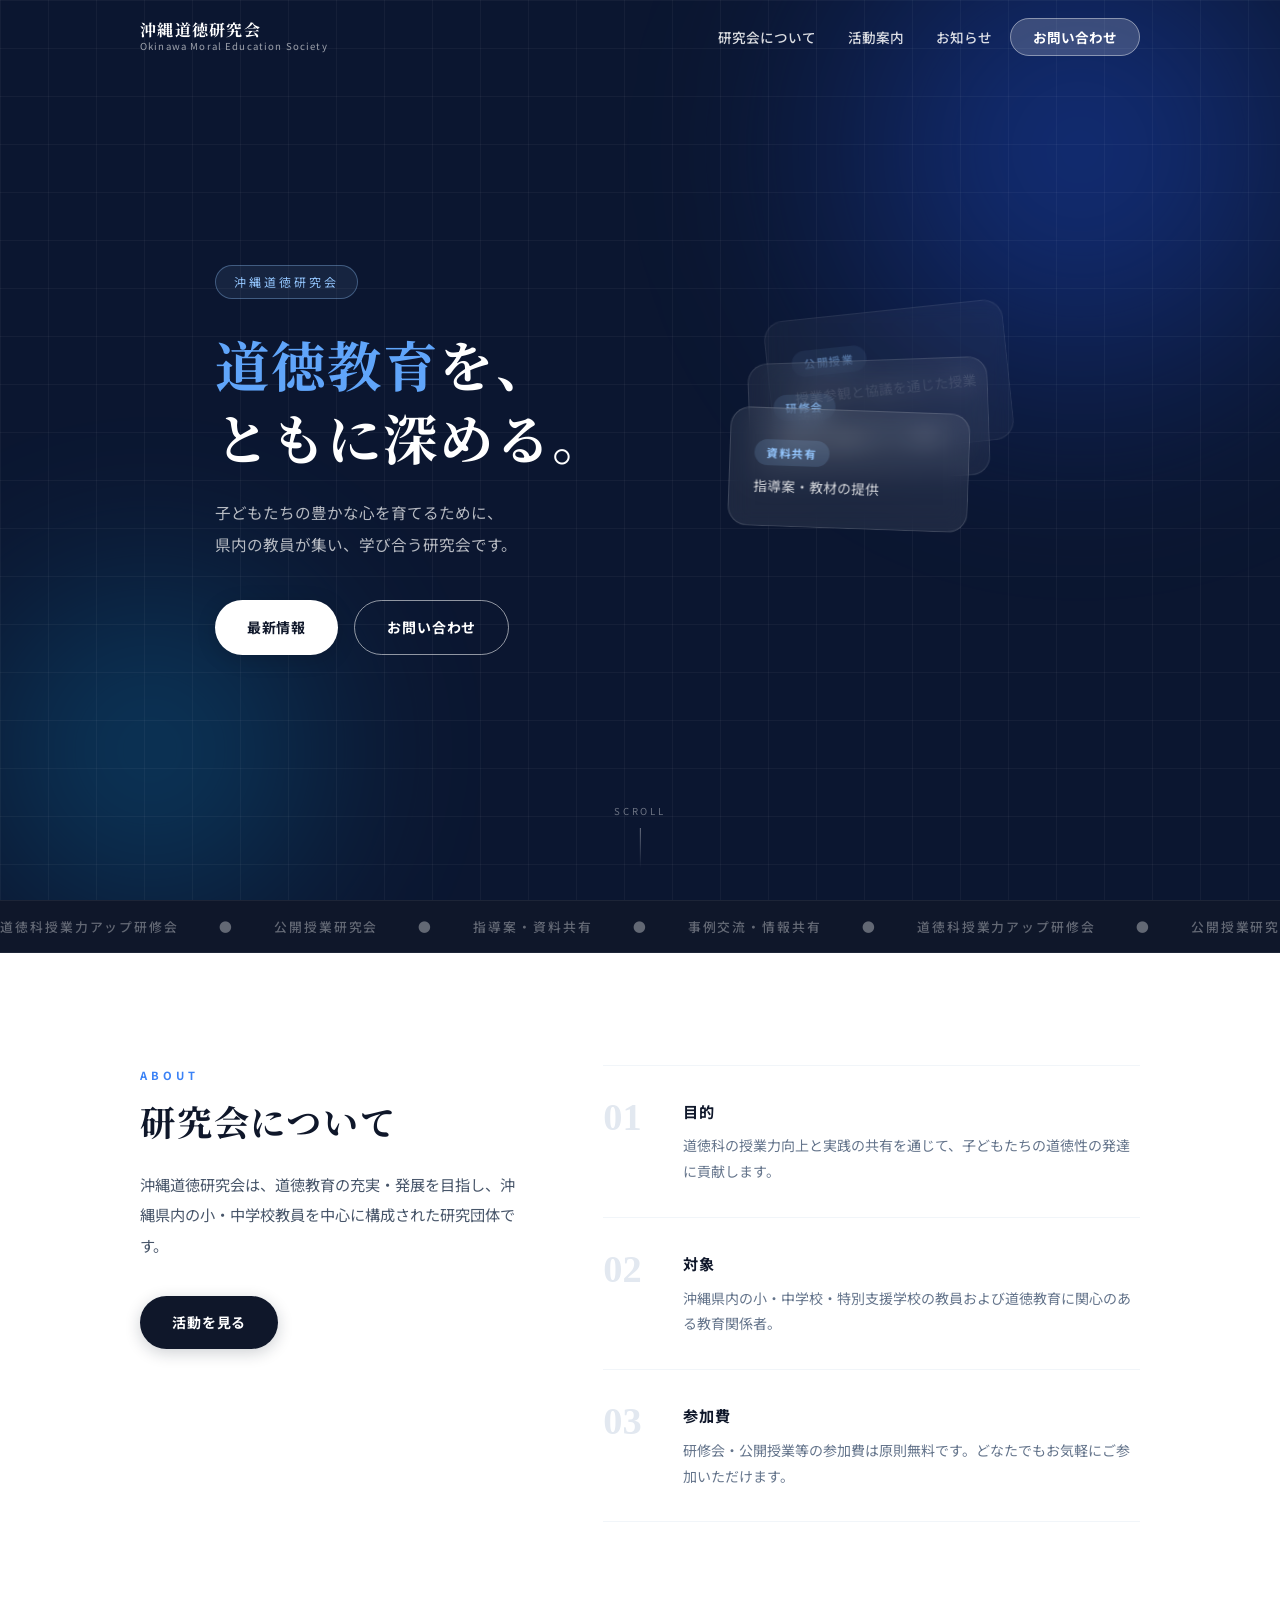
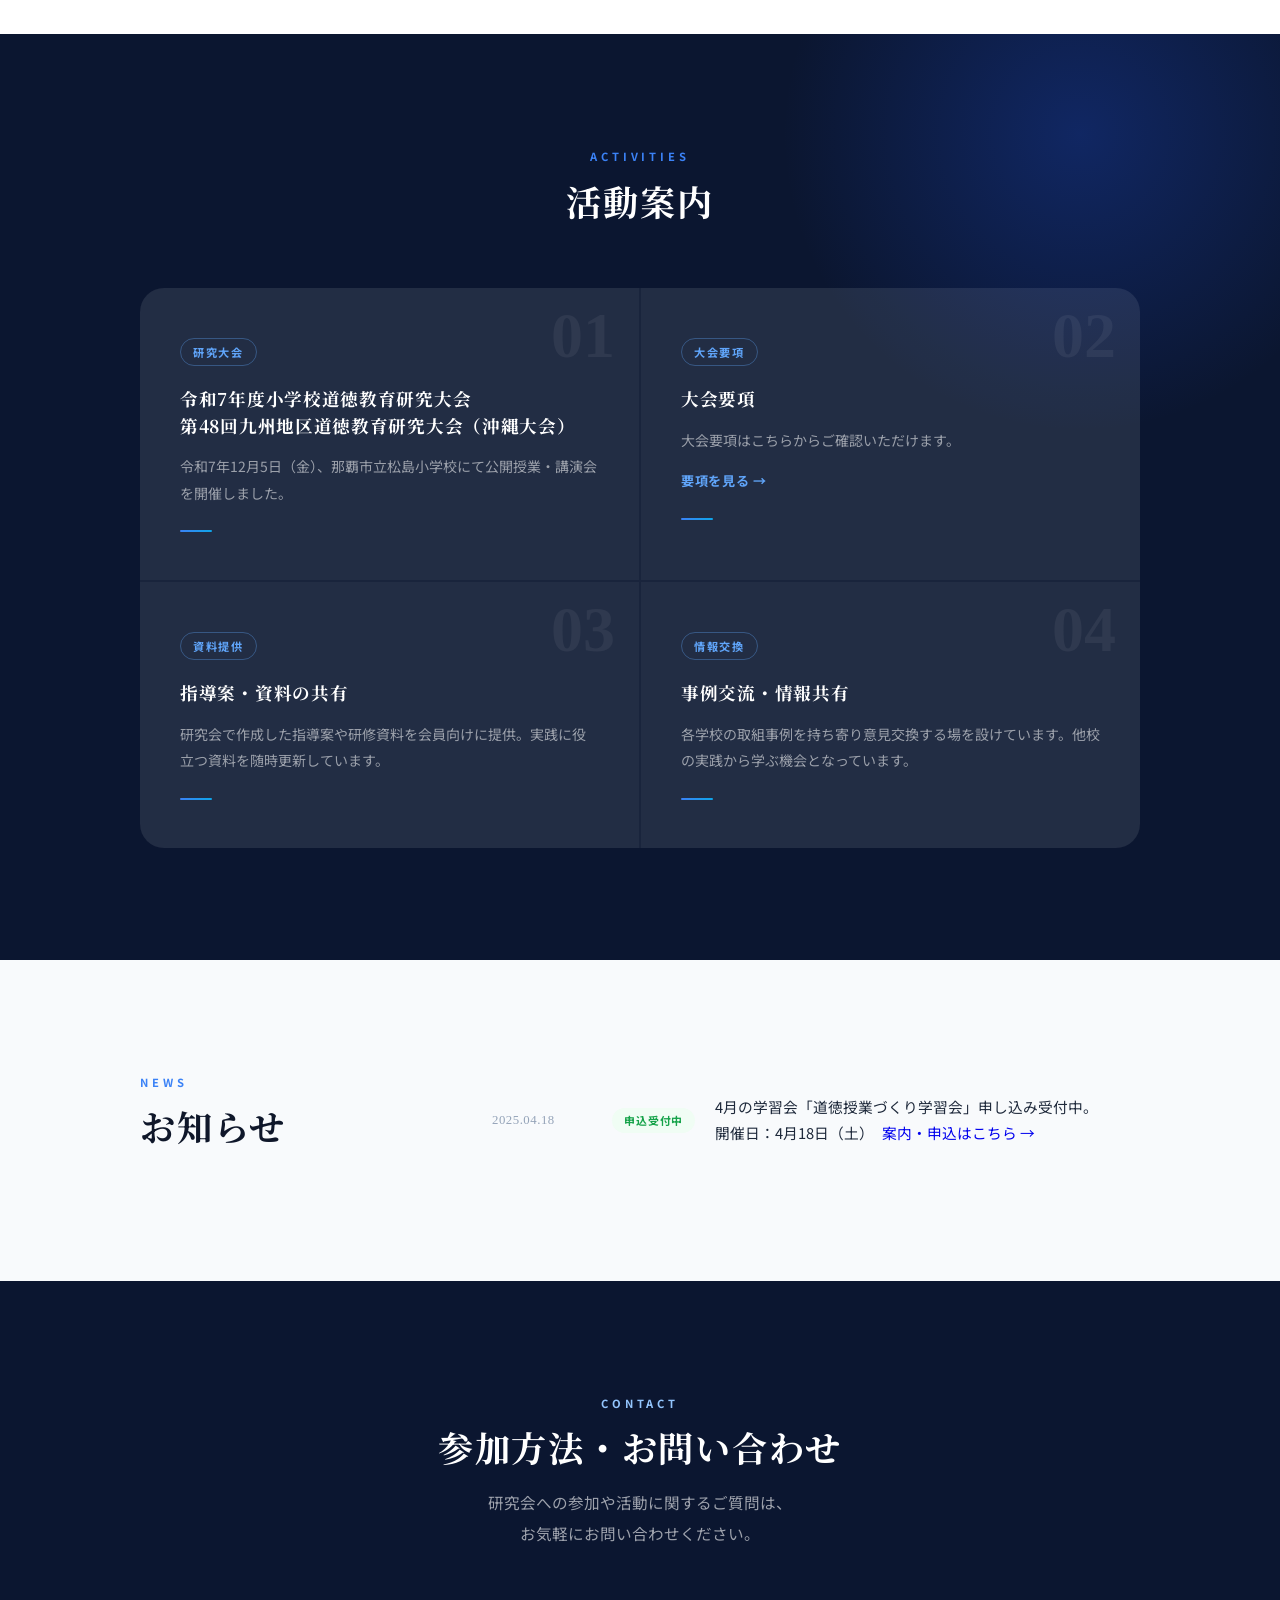
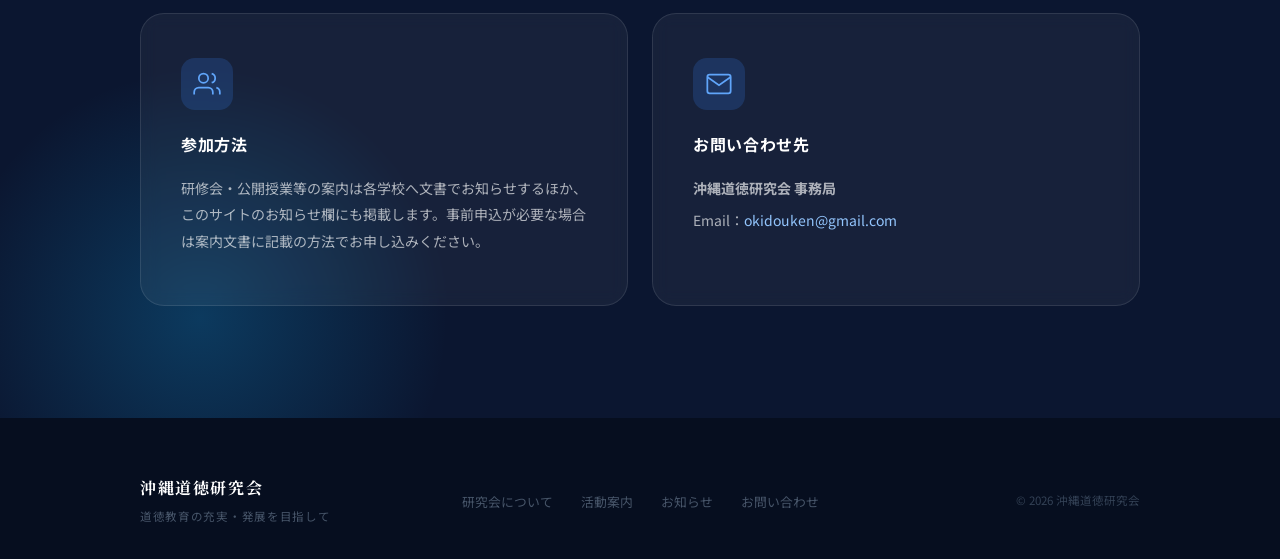
==== index.html @ 7a23534b "Update site" ====
<!DOCTYPE html>
<html lang="ja">
<head>
  <meta charset="UTF-8">
  <meta name="viewport" content="width=device-width, initial-scale=1.0">
  <title>沖縄道徳研究会</title>
  <meta name="description" content="沖縄道徳研究会は、道徳教育の充実・発展を目指し、県内の教員が集う研究会です。">
  <link rel="preconnect" href="https://fonts.googleapis.com">
  <link rel="preconnect" href="https://fonts.gstatic.com" crossorigin>
  <link href="https://fonts.googleapis.com/css2?family=Noto+Sans+JP:wght@400;500;700&family=Noto+Serif+JP:wght@500;700&display=swap" rel="stylesheet">
  <link rel="stylesheet" href="style.css">
</head>
<body>

  <!-- ヘッダー -->
  <header class="header" id="header">
    <div class="header__inner">
      <a href="#" class="header__logo">
        <span class="header__logo-jp">沖縄道徳研究会</span>
        <span class="header__logo-en">Okinawa Moral Education Society</span>
      </a>
      <nav class="header__nav" aria-label="メインナビゲーション">
        <ul class="header__nav-list" id="nav-menu">
          <li><a href="#about">研究会について</a></li>
          <li><a href="#activities">活動案内</a></li>
          <li><a href="#news">お知らせ</a></li>
          <li><a href="#contact" class="header__nav-cta">お問い合わせ</a></li>
        </ul>
        <button class="header__hamburger" id="hamburger" aria-expanded="false" aria-label="メニュー">
          <span></span><span></span><span></span>
        </button>
      </nav>
    </div>
  </header>

  <main>

    <!-- HERO -->
    <section class="hero">
      <div class="hero__bg">
        <div class="hero__blob hero__blob--1"></div>
        <div class="hero__blob hero__blob--2"></div>
        <div class="hero__grid" aria-hidden="true"></div>
      </div>
      <div class="hero__inner">
        <div class="hero__text">
          <span class="hero__label">沖縄道徳研究会</span>
          <h1 class="hero__title">
            <em>道徳教育</em>を、<br>ともに深める。
          </h1>
          <p class="hero__desc">子どもたちの豊かな心を育てるために、<br>県内の教員が集い、学び合う研究会です。</p>
          <div class="hero__btns">
            <a href="https://drive.google.com/file/d/1mpzbVzRckwYFkbfp8u4Qb8be_-1UWp3W/view?usp=drive_link" target="_blank" rel="noopener noreferrer" class="btn btn--white">最新情報</a>
            <a href="#contact" class="btn btn--outline">お問い合わせ</a>
          </div>
        </div>
        <div class="hero__visual" aria-hidden="true">
          <div class="hero__card-stack">
            <div class="hero__card hero__card--back">
              <span>公開授業</span>
              <p>授業参観と協議を通じた授業改善</p>
            </div>
            <div class="hero__card hero__card--mid">
              <span>研修会</span>
              <p>実践的な授業力アップ研修</p>
            </div>
            <div class="hero__card hero__card--front">
              <span>資料共有</span>
              <p>指導案・教材の提供</p>
            </div>
          </div>
        </div>
      </div>
      <div class="hero__scroll" aria-hidden="true">
        <span>SCROLL</span>
        <div class="hero__scroll-line"></div>
      </div>
    </section>

    <!-- MARQUEE -->
    <div class="marquee" aria-hidden="true">
      <div class="marquee__track">
        <span>道徳科授業力アップ研修会</span>
        <span aria-hidden="true">●</span>
        <span>公開授業研究会</span>
        <span aria-hidden="true">●</span>
        <span>指導案・資料共有</span>
        <span aria-hidden="true">●</span>
        <span>事例交流・情報共有</span>
        <span aria-hidden="true">●</span>
        <span>道徳科授業力アップ研修会</span>
        <span aria-hidden="true">●</span>
        <span>公開授業研究会</span>
        <span aria-hidden="true">●</span>
        <span>指導案・資料共有</span>
        <span aria-hidden="true">●</span>
        <span>事例交流・情報共有</span>
        <span aria-hidden="true">●</span>
      </div>
    </div>

    <!-- ABOUT -->
    <section class="about" id="about">
      <div class="wrap">
        <div class="about__layout">
          <div class="about__left">
            <p class="label-en">About</p>
            <h2 class="heading">研究会について</h2>
            <p class="about__lead">沖縄道徳研究会は、道徳教育の充実・発展を目指し、沖縄県内の小・中学校教員を中心に構成された研究団体です。</p>
            <a href="#activities" class="btn btn--navy">活動を見る</a>
          </div>
          <div class="about__right">
            <div class="about__item">
              <div class="about__item-num">01</div>
              <div class="about__item-body">
                <h3>目的</h3>
                <p>道徳科の授業力向上と実践の共有を通じて、子どもたちの道徳性の発達に貢献します。</p>
              </div>
            </div>
            <div class="about__item">
              <div class="about__item-num">02</div>
              <div class="about__item-body">
                <h3>対象</h3>
                <p>沖縄県内の小・中学校・特別支援学校の教員および道徳教育に関心のある教育関係者。</p>
              </div>
            </div>
            <div class="about__item">
              <div class="about__item-num">03</div>
              <div class="about__item-body">
                <h3>参加費</h3>
                <p>研修会・公開授業等の参加費は原則無料です。どなたでもお気軽にご参加いただけます。</p>
              </div>
            </div>
          </div>
        </div>
      </div>
    </section>

    <!-- ACTIVITIES -->
    <section class="activities" id="activities">
      <div class="wrap">
        <div class="sec-head">
          <p class="label-en">Activities</p>
          <h2 class="heading heading--light">活動案内</h2>
        </div>
        <div class="activities__grid">
          <article class="act-card">
            <div class="act-card__num">01</div>
            <div class="act-card__tag">研究大会</div>
            <h3 class="act-card__title">令和7年度小学校道徳教育研究大会<br>第48回九州地区道徳教育研究大会（沖縄大会）</h3>
            <p class="act-card__text">令和7年12月5日（金）、那覇市立松島小学校にて公開授業・講演会を開催しました。</p>
            <div class="act-card__line"></div>
          </article>
          <article class="act-card">
            <div class="act-card__num">02</div>
            <div class="act-card__tag">大会要項</div>
            <h3 class="act-card__title">大会要項</h3>
            <p class="act-card__text">大会要項はこちらからご確認いただけます。</p>
            <a href="https://drive.google.com/file/d/1OhTGpWUcL0jSf1fhaCDkQ2HPfLnSsAS_/view?usp=drive_link" target="_blank" rel="noopener noreferrer" class="act-card__link">要項を見る →</a>
            <div class="act-card__line"></div>
          </article>
          <article class="act-card">
            <div class="act-card__num">03</div>
            <div class="act-card__tag">資料提供</div>
            <h3 class="act-card__title">指導案・資料の共有</h3>
            <p class="act-card__text">研究会で作成した指導案や研修資料を会員向けに提供。実践に役立つ資料を随時更新しています。</p>
            <div class="act-card__line"></div>
          </article>
          <article class="act-card">
            <div class="act-card__num">04</div>
            <div class="act-card__tag">情報交換</div>
            <h3 class="act-card__title">事例交流・情報共有</h3>
            <p class="act-card__text">各学校の取組事例を持ち寄り意見交換する場を設けています。他校の実践から学ぶ機会となっています。</p>
            <div class="act-card__line"></div>
          </article>
        </div>
      </div>
    </section>

    <!-- NEWS -->
    <section class="news" id="news">
      <div class="wrap">
        <div class="news__layout">
          <div class="news__head">
            <p class="label-en">News</p>
            <h2 class="heading">お知らせ</h2>
          </div>
          <ul class="news__list">
            <li class="news__item">
              <time class="news__date" datetime="2025-04-18">2025.04.18</time>
              <span class="tag tag--green">申込受付中</span>
              <p class="news__text">4月の学習会「道徳授業づくり学習会」申し込み受付中。開催日：4月18日（土）　<a href="https://drive.google.com/file/d/1mpzbVzRckwYFkbfp8u4Qb8be_-1UWp3W/view?usp=drive_link" target="_blank" rel="noopener noreferrer">案内・申込はこちら →</a></p>
            </li>
          </ul>
        </div>
      </div>
    </section>

    <!-- CONTACT -->
    <section class="contact" id="contact">
      <div class="wrap">
        <div class="sec-head">
          <p class="label-en label-en--light">Contact</p>
          <h2 class="heading heading--light">参加方法・お問い合わせ</h2>
          <p class="contact__lead">研究会への参加や活動に関するご質問は、<br>お気軽にお問い合わせください。</p>
        </div>
        <div class="contact__grid">
          <div class="contact__card">
            <div class="contact__card-icon" aria-hidden="true">
              <svg width="28" height="28" viewBox="0 0 24 24" fill="none" stroke="currentColor" stroke-width="1.5"><path d="M17 21v-2a4 4 0 0 0-4-4H5a4 4 0 0 0-4 4v2"/><circle cx="9" cy="7" r="4"/><path d="M23 21v-2a4 4 0 0 0-3-3.87"/><path d="M16 3.13a4 4 0 0 1 0 7.75"/></svg>
            </div>
            <h3>参加方法</h3>
            <p>研修会・公開授業等の案内は各学校へ文書でお知らせするほか、このサイトのお知らせ欄にも掲載します。事前申込が必要な場合は案内文書に記載の方法でお申し込みください。</p>
          </div>
          <div class="contact__card">
            <div class="contact__card-icon" aria-hidden="true">
              <svg width="28" height="28" viewBox="0 0 24 24" fill="none" stroke="currentColor" stroke-width="1.5"><path d="M4 4h16c1.1 0 2 .9 2 2v12c0 1.1-.9 2-2 2H4c-1.1 0-2-.9-2-2V6c0-1.1.9-2 2-2z"/><polyline points="22,6 12,13 2,6"/></svg>
            </div>
            <h3>お問い合わせ先</h3>
            <address>
              <p><strong>沖縄道徳研究会 事務局</strong></p>
              <p>Email：<a href="mailto:okidouken@gmail.com">okidouken@gmail.com</a></p>
            </address>
          </div>
        </div>
      </div>
    </section>

  </main>

  <!-- FOOTER -->
  <footer class="footer">
    <div class="wrap footer__inner">
      <div class="footer__brand">
        <p class="footer__name">沖縄道徳研究会</p>
        <p class="footer__sub">道徳教育の充実・発展を目指して</p>
      </div>
      <nav class="footer__nav" aria-label="フッターナビゲーション">
        <ul>
          <li><a href="#about">研究会について</a></li>
          <li><a href="#activities">活動案内</a></li>
          <li><a href="#news">お知らせ</a></li>
          <li><a href="#contact">お問い合わせ</a></li>
        </ul>
      </nav>
      <p class="footer__copy">&copy; 2026 沖縄道徳研究会</p>
    </div>
  </footer>

  <script src="script.js"></script>
</body>
</html>
---- style.css ----
/* ===========================
   リセット・基本
=========================== */
*, *::before, *::after { box-sizing: border-box; margin: 0; padding: 0; }
html { scroll-behavior: smooth; }

body {
  font-family: "Noto Sans JP", "Hiragino Sans", sans-serif;
  font-size: 16px;
  line-height: 1.8;
  color: #111827;
  background: #ffffff;
  overflow-x: hidden;
}

img { max-width: 100%; height: auto; display: block; }
a { text-decoration: none; transition: color .2s; }
address { font-style: normal; }

/* ===========================
   共通ユーティリティ
=========================== */
.wrap {
  max-width: 1080px;
  margin: 0 auto;
  padding: 0 40px;
}

.label-en {
  display: block;
  font-size: .7rem;
  letter-spacing: .35em;
  text-transform: uppercase;
  color: #3b82f6;
  font-weight: 700;
  margin-bottom: 10px;
}

.label-en--light { color: #93c5fd; }

.heading {
  font-family: "Noto Serif JP", serif;
  font-size: clamp(1.6rem, 3vw, 2.2rem);
  font-weight: 700;
  color: #0f172a;
  letter-spacing: .05em;
  line-height: 1.35;
}

.heading--light { color: #ffffff; }

.sec-head {
  text-align: center;
  margin-bottom: 64px;
}

/* ===========================
   ボタン
=========================== */
.btn {
  display: inline-flex;
  align-items: center;
  gap: 8px;
  font-size: .875rem;
  font-weight: 700;
  letter-spacing: .06em;
  padding: 14px 32px;
  border-radius: 100px;
  transition: transform .2s, box-shadow .2s, background .2s;
  cursor: pointer;
  border: none;
}

.btn--white {
  background: #ffffff;
  color: #0f172a;
  box-shadow: 0 4px 20px rgba(0,0,0,.15);
}
.btn--white:hover { transform: translateY(-2px); box-shadow: 0 8px 28px rgba(0,0,0,.2); color: #0f172a; }

.btn--outline {
  background: transparent;
  color: #ffffff;
  border: 1.5px solid rgba(255,255,255,.55);
}
.btn--outline:hover { background: rgba(255,255,255,.12); border-color: #fff; color: #fff; }

.btn--navy {
  background: #0f172a;
  color: #ffffff;
  box-shadow: 0 4px 16px rgba(15,23,42,.2);
}
.btn--navy:hover { transform: translateY(-2px); box-shadow: 0 8px 24px rgba(15,23,42,.28); color: #fff; }

/* ===========================
   ヘッダー
=========================== */
.header {
  position: fixed;
  top: 0; left: 0; right: 0;
  z-index: 200;
  transition: background .3s, box-shadow .3s;
}

.header.scrolled {
  background: rgba(255,255,255,.94);
  backdrop-filter: blur(12px);
  box-shadow: 0 1px 24px rgba(15,23,42,.08);
}

.header__inner {
  max-width: 1080px;
  margin: 0 auto;
  padding: 0 40px;
  height: 72px;
  display: flex;
  align-items: center;
  justify-content: space-between;
}

.header__logo {
  display: flex;
  flex-direction: column;
  line-height: 1.25;
  text-decoration: none;
}

.header__logo-jp {
  font-family: "Noto Serif JP", serif;
  font-size: 1rem;
  font-weight: 700;
  color: #ffffff;
  letter-spacing: .08em;
  transition: color .3s;
}

.header.scrolled .header__logo-jp { color: #0f172a; }

.header__logo-en {
  font-size: .6rem;
  letter-spacing: .12em;
  color: rgba(255,255,255,.6);
  transition: color .3s;
}

.header.scrolled .header__logo-en { color: #94a3b8; }

.header__nav-list {
  display: flex;
  align-items: center;
  gap: 4px;
  list-style: none;
}

.header__nav-list a {
  font-size: .85rem;
  font-weight: 500;
  color: rgba(255,255,255,.85);
  padding: 7px 14px;
  border-radius: 8px;
  transition: background .2s, color .2s;
}

.header.scrolled .header__nav-list a { color: #334155; }

.header__nav-list a:hover {
  background: rgba(255,255,255,.15);
  color: #fff;
}

.header.scrolled .header__nav-list a:hover {
  background: #f1f5f9;
  color: #0f172a;
}

.header__nav-cta {
  background: rgba(255,255,255,.18) !important;
  border: 1px solid rgba(255,255,255,.4) !important;
  border-radius: 100px !important;
  padding: 8px 22px !important;
  color: #fff !important;
  font-weight: 700 !important;
}

.header.scrolled .header__nav-cta {
  background: #0f172a !important;
  border-color: #0f172a !important;
  color: #fff !important;
}

.header__nav-cta:hover {
  background: rgba(255,255,255,.3) !important;
}

.header.scrolled .header__nav-cta:hover {
  background: #1e293b !important;
}

.header__hamburger {
  display: none;
  flex-direction: column;
  gap: 5px;
  background: none;
  border: none;
  cursor: pointer;
  padding: 6px;
  width: 40px;
  height: 40px;
  justify-content: center;
  border-radius: 8px;
}

.header__hamburger span {
  display: block;
  height: 2px;
  border-radius: 2px;
  background: #fff;
  transition: transform .25s, opacity .25s;
  width: 100%;
}

.header.scrolled .header__hamburger span { background: #0f172a; }

/* ===========================
   HERO
=========================== */
.hero {
  position: relative;
  min-height: 100svh;
  display: flex;
  align-items: center;
  background: #0b1630;
  overflow: hidden;
  padding: 100px 0 80px;
}

.hero__bg {
  position: absolute;
  inset: 0;
  pointer-events: none;
}

.hero__blob {
  position: absolute;
  border-radius: 50%;
  filter: blur(80px);
}

.hero__blob--1 {
  width: 700px; height: 700px;
  background: radial-gradient(circle, #1d4ed8 0%, transparent 70%);
  top: -200px; right: -150px;
  opacity: .5;
}

.hero__blob--2 {
  width: 500px; height: 500px;
  background: radial-gradient(circle, #0ea5e9 0%, transparent 70%);
  bottom: -100px; left: -100px;
  opacity: .3;
}

.hero__grid {
  position: absolute;
  inset: 0;
  background-image:
    linear-gradient(rgba(255,255,255,.04) 1px, transparent 1px),
    linear-gradient(90deg, rgba(255,255,255,.04) 1px, transparent 1px);
  background-size: 48px 48px;
}

.hero__inner {
  position: relative;
  z-index: 1;
  max-width: 1080px;
  margin: 0 auto;
  padding: 0 40px;
  display: grid;
  grid-template-columns: 1fr 1fr;
  align-items: center;
  gap: 64px;
}

.hero__label {
  display: inline-block;
  font-size: .75rem;
  letter-spacing: .25em;
  color: #93c5fd;
  border: 1px solid rgba(147,197,253,.35);
  background: rgba(147,197,253,.08);
  padding: 5px 18px;
  border-radius: 100px;
  margin-bottom: 28px;
}

.hero__title {
  font-family: "Noto Serif JP", serif;
  font-size: clamp(2rem, 4.5vw, 3.4rem);
  font-weight: 700;
  line-height: 1.35;
  color: #ffffff;
  letter-spacing: .04em;
  margin-bottom: 24px;
}

.hero__title em {
  font-style: normal;
  color: #60a5fa;
}

.hero__desc {
  font-size: .975rem;
  color: rgba(255,255,255,.7);
  line-height: 2;
  margin-bottom: 40px;
}

.hero__btns {
  display: flex;
  gap: 16px;
  flex-wrap: wrap;
}

/* ヒーローカードスタック */
.hero__visual {
  display: flex;
  justify-content: center;
  align-items: center;
}

.hero__card-stack {
  position: relative;
  width: 280px;
  height: 300px;
}

.hero__card {
  position: absolute;
  width: 240px;
  background: rgba(255,255,255,.07);
  border: 1px solid rgba(255,255,255,.14);
  backdrop-filter: blur(12px);
  border-radius: 20px;
  padding: 28px 24px;
  color: #fff;
}

.hero__card span {
  display: inline-block;
  font-size: .7rem;
  letter-spacing: .15em;
  color: #93c5fd;
  background: rgba(147,197,253,.15);
  padding: 3px 12px;
  border-radius: 100px;
  margin-bottom: 10px;
  font-weight: 700;
}

.hero__card p {
  font-size: .85rem;
  color: rgba(255,255,255,.8);
  line-height: 1.6;
}

.hero__card--back {
  top: 0; left: 40px;
  transform: rotate(-6deg);
  opacity: .5;
}

.hero__card--mid {
  top: 50px; left: 20px;
  transform: rotate(-2deg);
  opacity: .75;
}

.hero__card--front {
  top: 100px; left: 0;
  transform: rotate(2deg);
}

/* スクロール案内 */
.hero__scroll {
  position: absolute;
  bottom: 32px;
  left: 50%;
  transform: translateX(-50%);
  display: flex;
  flex-direction: column;
  align-items: center;
  gap: 8px;
  z-index: 1;
}

.hero__scroll span {
  font-size: .6rem;
  letter-spacing: .3em;
  color: rgba(255,255,255,.4);
}

.hero__scroll-line {
  width: 1px;
  height: 40px;
  background: linear-gradient(to bottom, rgba(255,255,255,.4), transparent);
  animation: scrollLine 1.8s ease-in-out infinite;
}

@keyframes scrollLine {
  0% { transform: scaleY(0); transform-origin: top; opacity: 1; }
  50% { transform: scaleY(1); transform-origin: top; }
  100% { transform: scaleY(1); transform-origin: bottom; opacity: 0; }
}

/* ===========================
   MARQUEE
=========================== */
.marquee {
  overflow: hidden;
  background: #0f172a;
  padding: 14px 0;
  border-top: 1px solid rgba(255,255,255,.06);
  border-bottom: 1px solid rgba(255,255,255,.06);
}

.marquee__track {
  display: flex;
  gap: 40px;
  white-space: nowrap;
  animation: marquee 22s linear infinite;
  font-size: .8rem;
  letter-spacing: .15em;
  color: rgba(255,255,255,.35);
  font-weight: 500;
}

@keyframes marquee {
  from { transform: translateX(0); }
  to { transform: translateX(-50%); }
}

/* ===========================
   ABOUT
=========================== */
.about {
  padding: 112px 0;
  background: #ffffff;
}

.about__layout {
  display: grid;
  grid-template-columns: 1fr 1.4fr;
  gap: 80px;
  align-items: start;
}

.about__left .label-en { margin-bottom: 12px; }

.about__left .heading { margin-bottom: 24px; }

.about__lead {
  font-size: .95rem;
  color: #475569;
  line-height: 2;
  margin-bottom: 36px;
}

.about__right {
  display: flex;
  flex-direction: column;
  gap: 0;
}

.about__item {
  display: flex;
  gap: 28px;
  padding: 32px 0;
  border-bottom: 1px solid #f1f5f9;
  transition: background .2s;
}

.about__item:first-child { border-top: 1px solid #f1f5f9; }

.about__item-num {
  font-size: 2.4rem;
  font-weight: 700;
  color: #e2e8f0;
  font-family: Georgia, serif;
  line-height: 1;
  flex-shrink: 0;
  min-width: 52px;
}

.about__item-body h3 {
  font-size: .95rem;
  font-weight: 700;
  color: #0f172a;
  margin-bottom: 8px;
  letter-spacing: .04em;
}

.about__item-body p {
  font-size: .875rem;
  color: #64748b;
  line-height: 1.85;
}

/* ===========================
   ACTIVITIES
=========================== */
.activities {
  padding: 112px 0;
  background: #0b1630;
  position: relative;
  overflow: hidden;
}

.activities::before {
  content: '';
  position: absolute;
  width: 600px; height: 600px;
  background: radial-gradient(circle, rgba(29,78,216,.3), transparent 70%);
  top: -200px; right: -100px;
  border-radius: 50%;
  pointer-events: none;
}

.activities__grid {
  display: grid;
  grid-template-columns: repeat(2, 1fr);
  gap: 2px;
  background: rgba(255,255,255,.06);
  border-radius: 24px;
  overflow: hidden;
}

.act-card {
  background: rgba(255,255,255,.04);
  padding: 48px 40px;
  position: relative;
  overflow: hidden;
  transition: background .3s;
}

.act-card:hover { background: rgba(255,255,255,.08); }

.act-card__num {
  font-size: 4rem;
  font-weight: 700;
  color: rgba(255,255,255,.06);
  font-family: Georgia, serif;
  position: absolute;
  top: 16px; right: 24px;
  line-height: 1;
}

.act-card__tag {
  display: inline-block;
  font-size: .7rem;
  letter-spacing: .15em;
  font-weight: 700;
  color: #60a5fa;
  border: 1px solid rgba(96,165,250,.35);
  padding: 3px 12px;
  border-radius: 100px;
  margin-bottom: 20px;
}

.act-card__title {
  font-family: "Noto Serif JP", serif;
  font-size: 1.1rem;
  font-weight: 700;
  color: #ffffff;
  line-height: 1.5;
  margin-bottom: 14px;
  letter-spacing: .04em;
}

.act-card__text {
  font-size: .875rem;
  color: rgba(255,255,255,.55);
  line-height: 1.9;
}

.act-card__link {
  display: inline-block;
  margin-top: 16px;
  font-size: .82rem;
  font-weight: 700;
  color: #60a5fa;
  letter-spacing: .05em;
  transition: color .2s;
}

.act-card__link:hover { color: #93c5fd; }

.act-card__line {
  width: 32px;
  height: 2px;
  background: linear-gradient(90deg, #3b82f6, #0ea5e9);
  margin-top: 24px;
  border-radius: 2px;
}

/* ===========================
   NEWS
=========================== */
.news {
  padding: 112px 0;
  background: #f8fafc;
}

.news__layout {
  display: grid;
  grid-template-columns: 260px 1fr;
  gap: 64px;
  align-items: start;
}

.news__head .heading { margin-top: 10px; }

.news__list {
  list-style: none;
  display: flex;
  flex-direction: column;
}

.news__item {
  display: grid;
  grid-template-columns: 100px auto 1fr;
  align-items: center;
  gap: 20px;
  padding: 22px 28px;
  border-radius: 14px;
  transition: background .2s;
  background: transparent;
}

.news__item:hover { background: #ffffff; box-shadow: 0 4px 20px rgba(15,23,42,.06); }

.news__date {
  font-size: .8rem;
  color: #94a3b8;
  font-family: Georgia, serif;
  letter-spacing: .04em;
}

.news__text {
  font-size: .92rem;
  color: #1e293b;
}

/* タグ */
.tag {
  display: inline-block;
  font-size: .68rem;
  font-weight: 700;
  letter-spacing: .08em;
  padding: 3px 12px;
  border-radius: 100px;
  white-space: nowrap;
}

.tag--blue   { background: #eff6ff; color: #2563eb; }
.tag--green  { background: #f0fdf4; color: #16a34a; }
.tag--amber  { background: #fffbeb; color: #d97706; }
.tag--purple { background: #faf5ff; color: #7c3aed; }

/* ===========================
   CONTACT
=========================== */
.contact {
  padding: 112px 0;
  background: #0b1630;
  position: relative;
  overflow: hidden;
}

.contact::after {
  content: '';
  position: absolute;
  width: 500px; height: 500px;
  background: radial-gradient(circle, rgba(14,165,233,.25), transparent 70%);
  bottom: -150px; left: -50px;
  border-radius: 50%;
  pointer-events: none;
}

.contact__lead {
  font-size: .975rem;
  color: rgba(255,255,255,.6);
  line-height: 2;
  margin-top: 16px;
}

.contact__grid {
  display: grid;
  grid-template-columns: repeat(2, 1fr);
  gap: 24px;
  position: relative;
  z-index: 1;
}

.contact__card {
  background: rgba(255,255,255,.05);
  border: 1px solid rgba(255,255,255,.1);
  border-radius: 24px;
  padding: 44px 40px;
  color: #fff;
  backdrop-filter: blur(8px);
  transition: background .3s;
}

.contact__card:hover { background: rgba(255,255,255,.08); }

.contact__card-icon {
  width: 52px; height: 52px;
  background: rgba(59,130,246,.2);
  border-radius: 14px;
  display: flex;
  align-items: center;
  justify-content: center;
  color: #60a5fa;
  margin-bottom: 20px;
}

.contact__card h3 {
  font-size: 1rem;
  font-weight: 700;
  color: #fff;
  margin-bottom: 16px;
  letter-spacing: .04em;
}

.contact__card p {
  font-size: .875rem;
  color: rgba(255,255,255,.65);
  line-height: 1.9;
  margin-bottom: 6px;
}

.contact__card a { color: #93c5fd; }
.contact__card a:hover { color: #fff; }

/* ===========================
   FOOTER
=========================== */
.footer {
  background: #060e1f;
  padding: 56px 0 32px;
}

.footer__inner {
  display: grid;
  grid-template-columns: 1fr auto 1fr;
  align-items: center;
  gap: 40px;
}

.footer__name {
  font-family: "Noto Serif JP", serif;
  font-size: 1rem;
  font-weight: 700;
  color: #fff;
  letter-spacing: .1em;
  margin-bottom: 4px;
}

.footer__sub {
  font-size: .72rem;
  color: #475569;
  letter-spacing: .06em;
}

.footer__nav ul {
  list-style: none;
  display: flex;
  gap: 28px;
}

.footer__nav a {
  font-size: .8rem;
  color: #475569;
  transition: color .2s;
}

.footer__nav a:hover { color: #94a3b8; }

.footer__copy {
  font-size: .72rem;
  color: #334155;
  text-align: right;
}

/* ===========================
   レスポンシブ
=========================== */
@media (max-width: 900px) {
  .hero__inner { grid-template-columns: 1fr; gap: 40px; }
  .hero__visual { display: none; }
  .about__layout { grid-template-columns: 1fr; gap: 48px; }
  .news__layout { grid-template-columns: 1fr; gap: 32px; }
  .footer__inner { grid-template-columns: 1fr; text-align: center; }
  .footer__copy { text-align: center; }
  .footer__nav ul { justify-content: center; }
}

@media (max-width: 768px) {
  .wrap { padding: 0 24px; }
  .header__inner { padding: 0 24px; }

  .header__hamburger { display: flex; }

  .header__nav-list {
    display: none;
    position: fixed;
    top: 72px; left: 0; right: 0; bottom: 0;
    background: rgba(11,22,48,.97);
    flex-direction: column;
    justify-content: center;
    align-items: center;
    gap: 8px;
    backdrop-filter: blur(16px);
  }

  .header__nav-list.is-open { display: flex; }

  .header__nav-list a {
    font-size: 1.2rem;
    padding: 16px 32px;
    color: rgba(255,255,255,.85) !important;
  }

  .header__nav-cta {
    margin-top: 8px;
    background: rgba(255,255,255,.12) !important;
    border: 1px solid rgba(255,255,255,.3) !important;
    color: #fff !important;
    border-radius: 100px !important;
  }

  .hero { min-height: auto; padding: 120px 0 80px; }
  .hero__desc br { display: none; }

  .section, .about, .activities, .news, .contact { padding: 72px 0; }

  .activities__grid { grid-template-columns: 1fr; }
  .contact__grid { grid-template-columns: 1fr; }

  .news__item {
    grid-template-columns: auto 1fr;
    grid-template-rows: auto auto;
  }
  .news__text { grid-column: 1 / -1; }
}

@media (max-width: 480px) {
  .hero__title { font-size: 1.8rem; }
  .hero__btns { flex-direction: column; }
  .btn { justify-content: center; }
  .act-card { padding: 32px 24px; }
  .contact__card { padding: 32px 24px; }
}
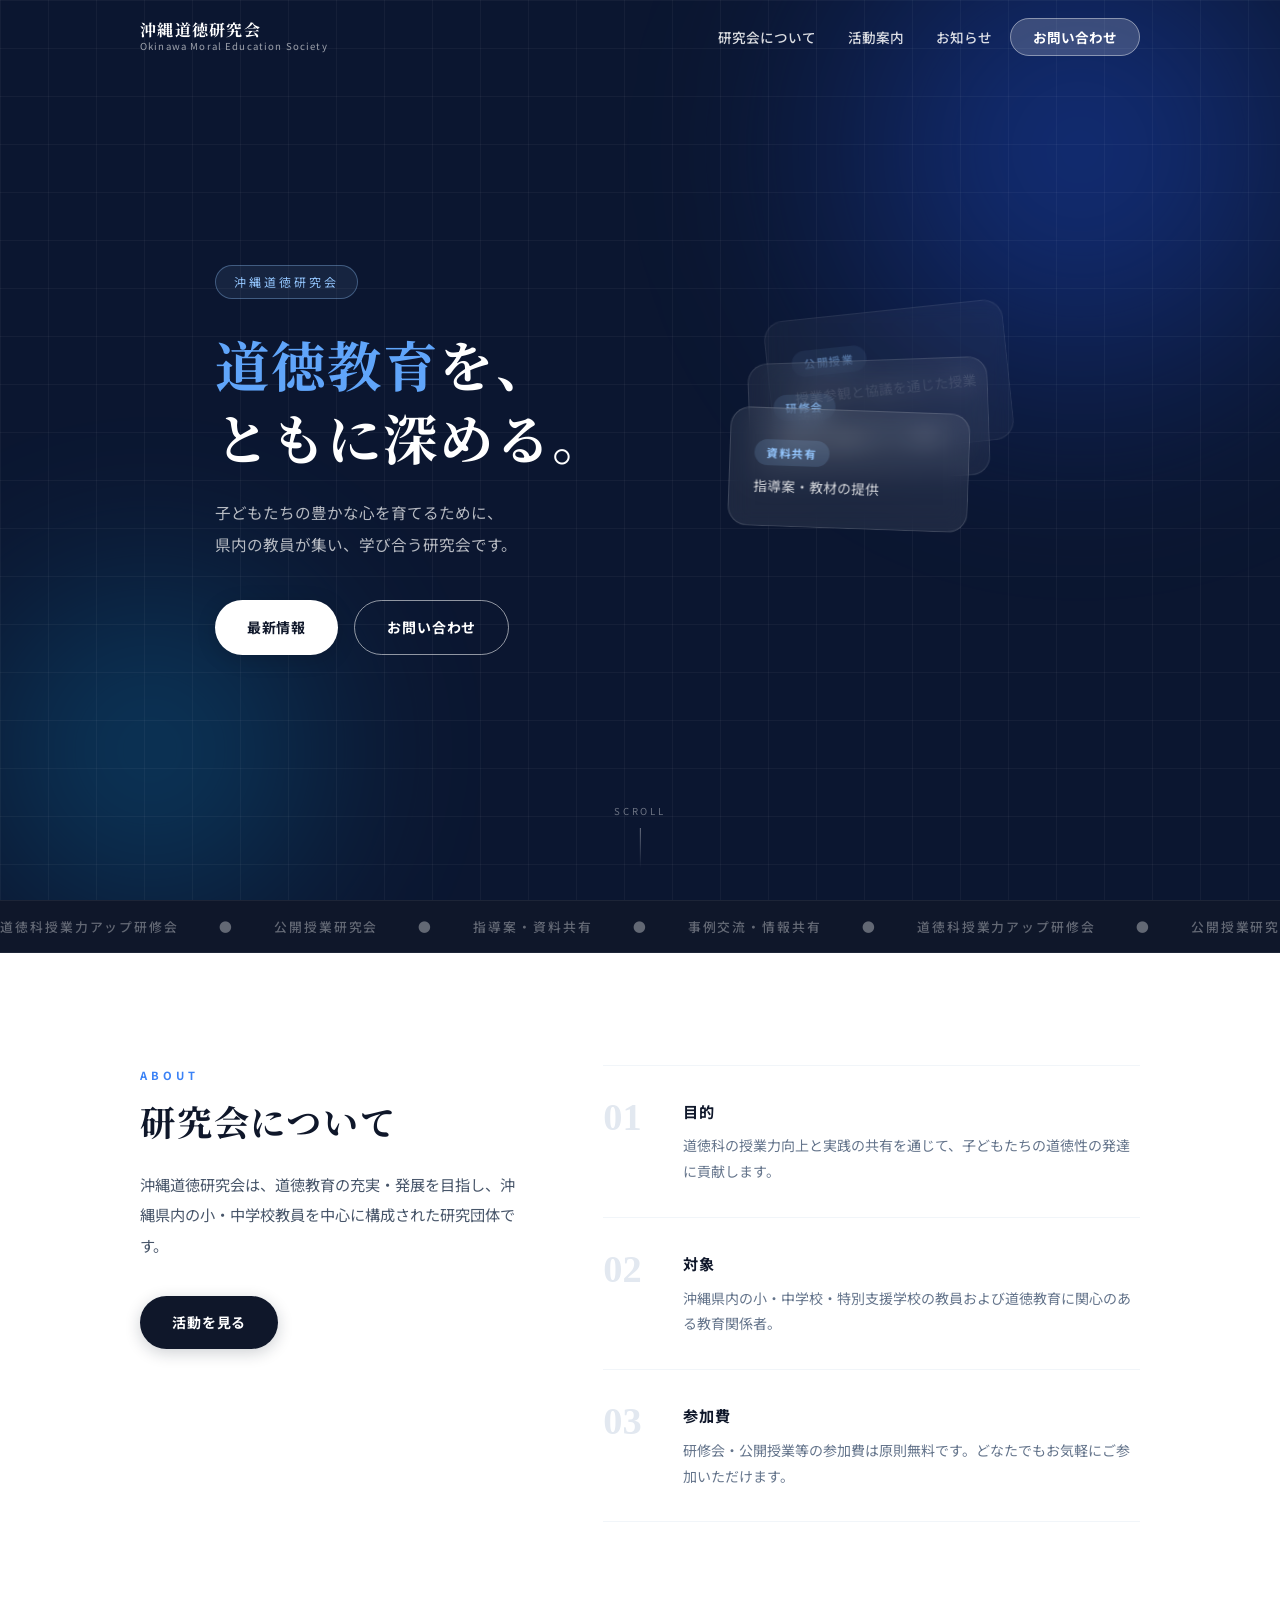
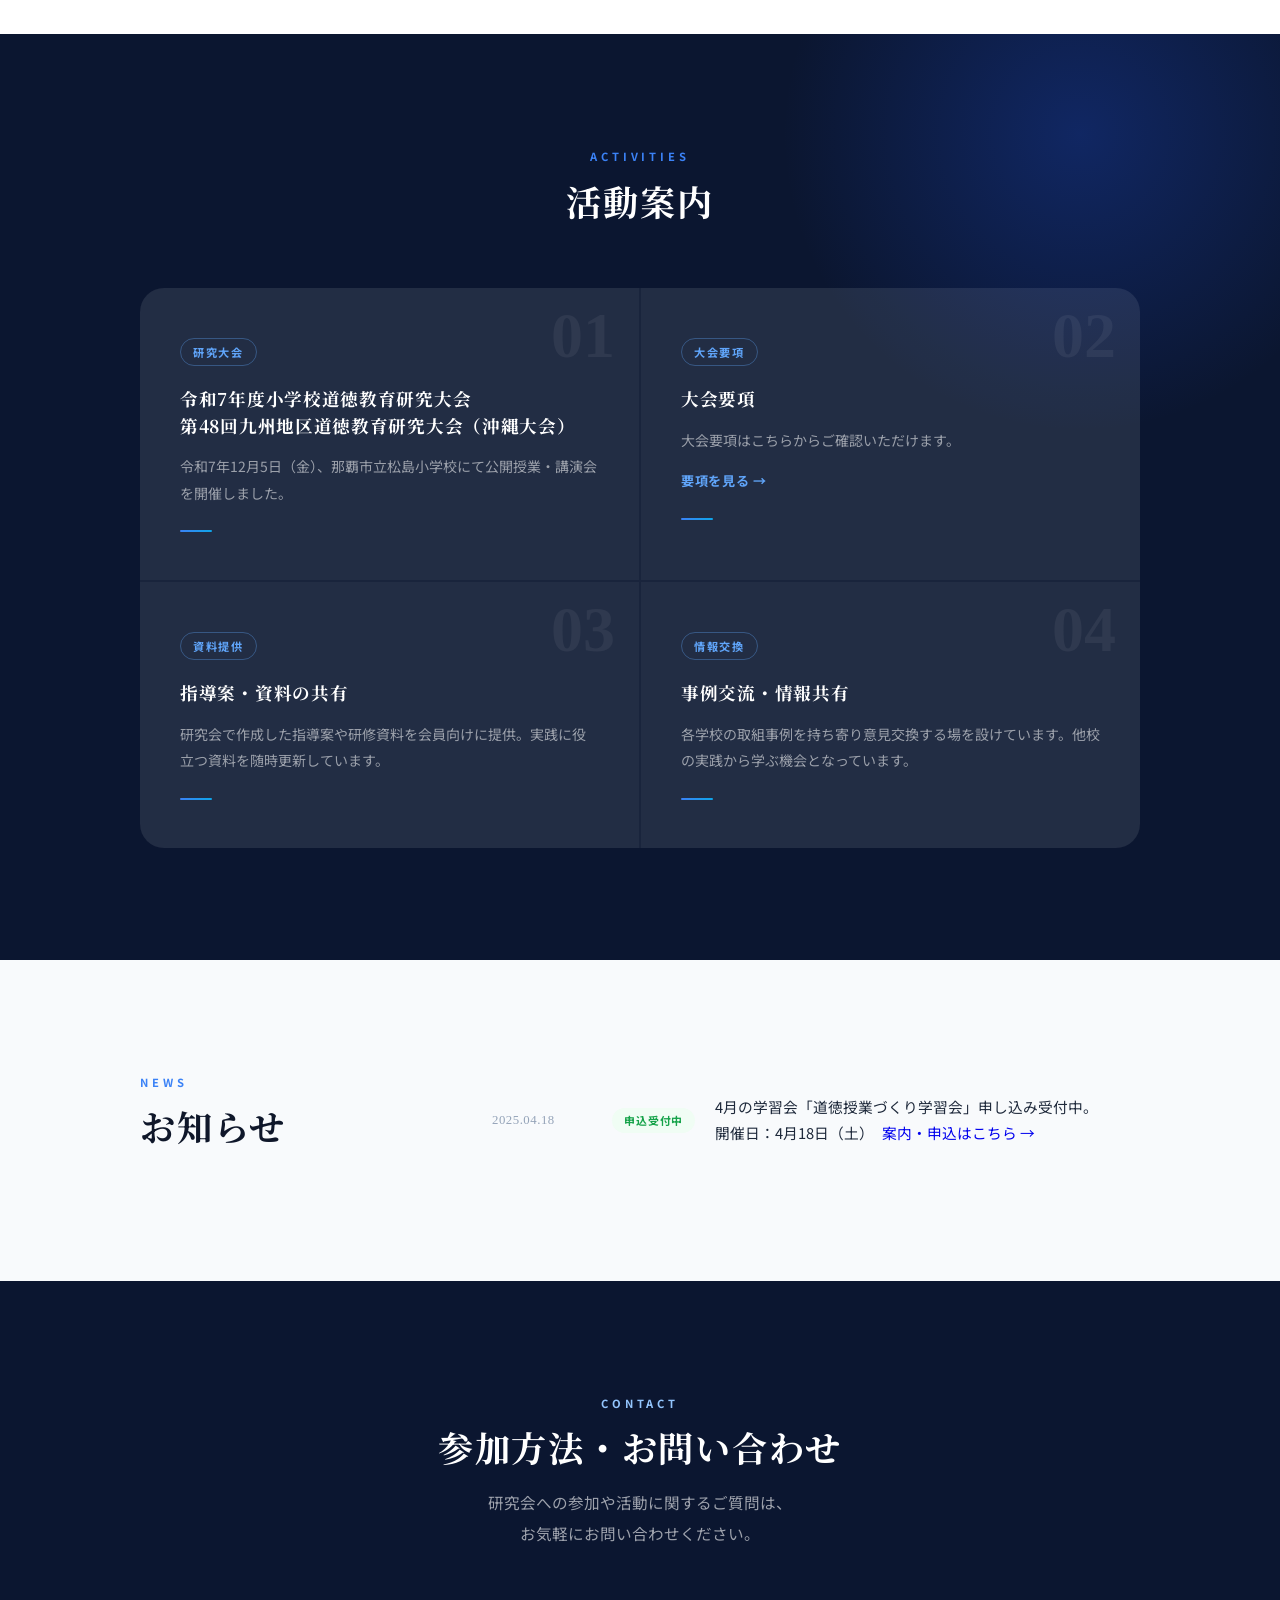
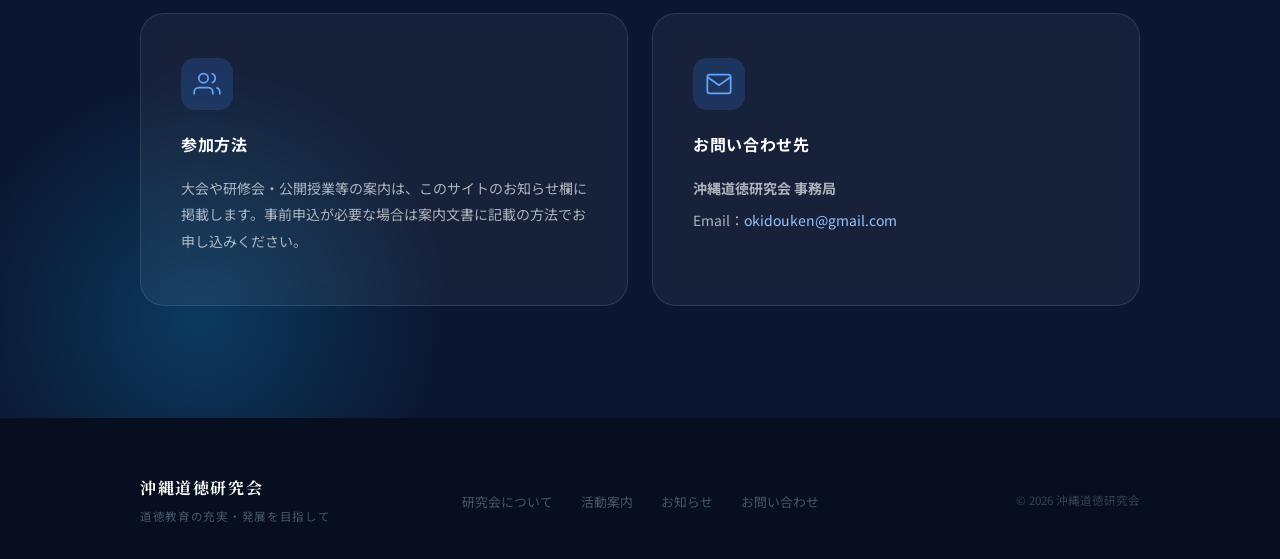
==== commit c0ec5066: "参加方法の文言を更新" ====
--- a/index.html
+++ b/index.html
@@ -107,7 +107,7 @@
             <p class="label-en">About</p>
             <h2 class="heading">研究会について</h2>
             <p class="about__lead">沖縄道徳研究会は、道徳教育の充実・発展を目指し、沖縄県内の小・中学校教員を中心に構成された研究団体です。</p>
-            <a href="#activities" class="btn btn--navy">活動を見る</a>
+            <a href="https://drive.google.com/file/d/13Ye7_MSz2B1QgEWNoBo6DblrTEaTL5Um/view?usp=drive_link" target="_blank" rel="noopener noreferrer" class="btn btn--navy">活動を見る</a>
           </div>
           <div class="about__right">
             <div class="about__item">
@@ -210,7 +210,7 @@
               <svg width="28" height="28" viewBox="0 0 24 24" fill="none" stroke="currentColor" stroke-width="1.5"><path d="M17 21v-2a4 4 0 0 0-4-4H5a4 4 0 0 0-4 4v2"/><circle cx="9" cy="7" r="4"/><path d="M23 21v-2a4 4 0 0 0-3-3.87"/><path d="M16 3.13a4 4 0 0 1 0 7.75"/></svg>
             </div>
             <h3>参加方法</h3>
-            <p>研修会・公開授業等の案内は各学校へ文書でお知らせするほか、このサイトのお知らせ欄にも掲載します。事前申込が必要な場合は案内文書に記載の方法でお申し込みください。</p>
+            <p>大会や研修会・公開授業等の案内は、このサイトのお知らせ欄に掲載します。事前申込が必要な場合は案内文書に記載の方法でお申し込みください。</p>
           </div>
           <div class="contact__card">
             <div class="contact__card-icon" aria-hidden="true">
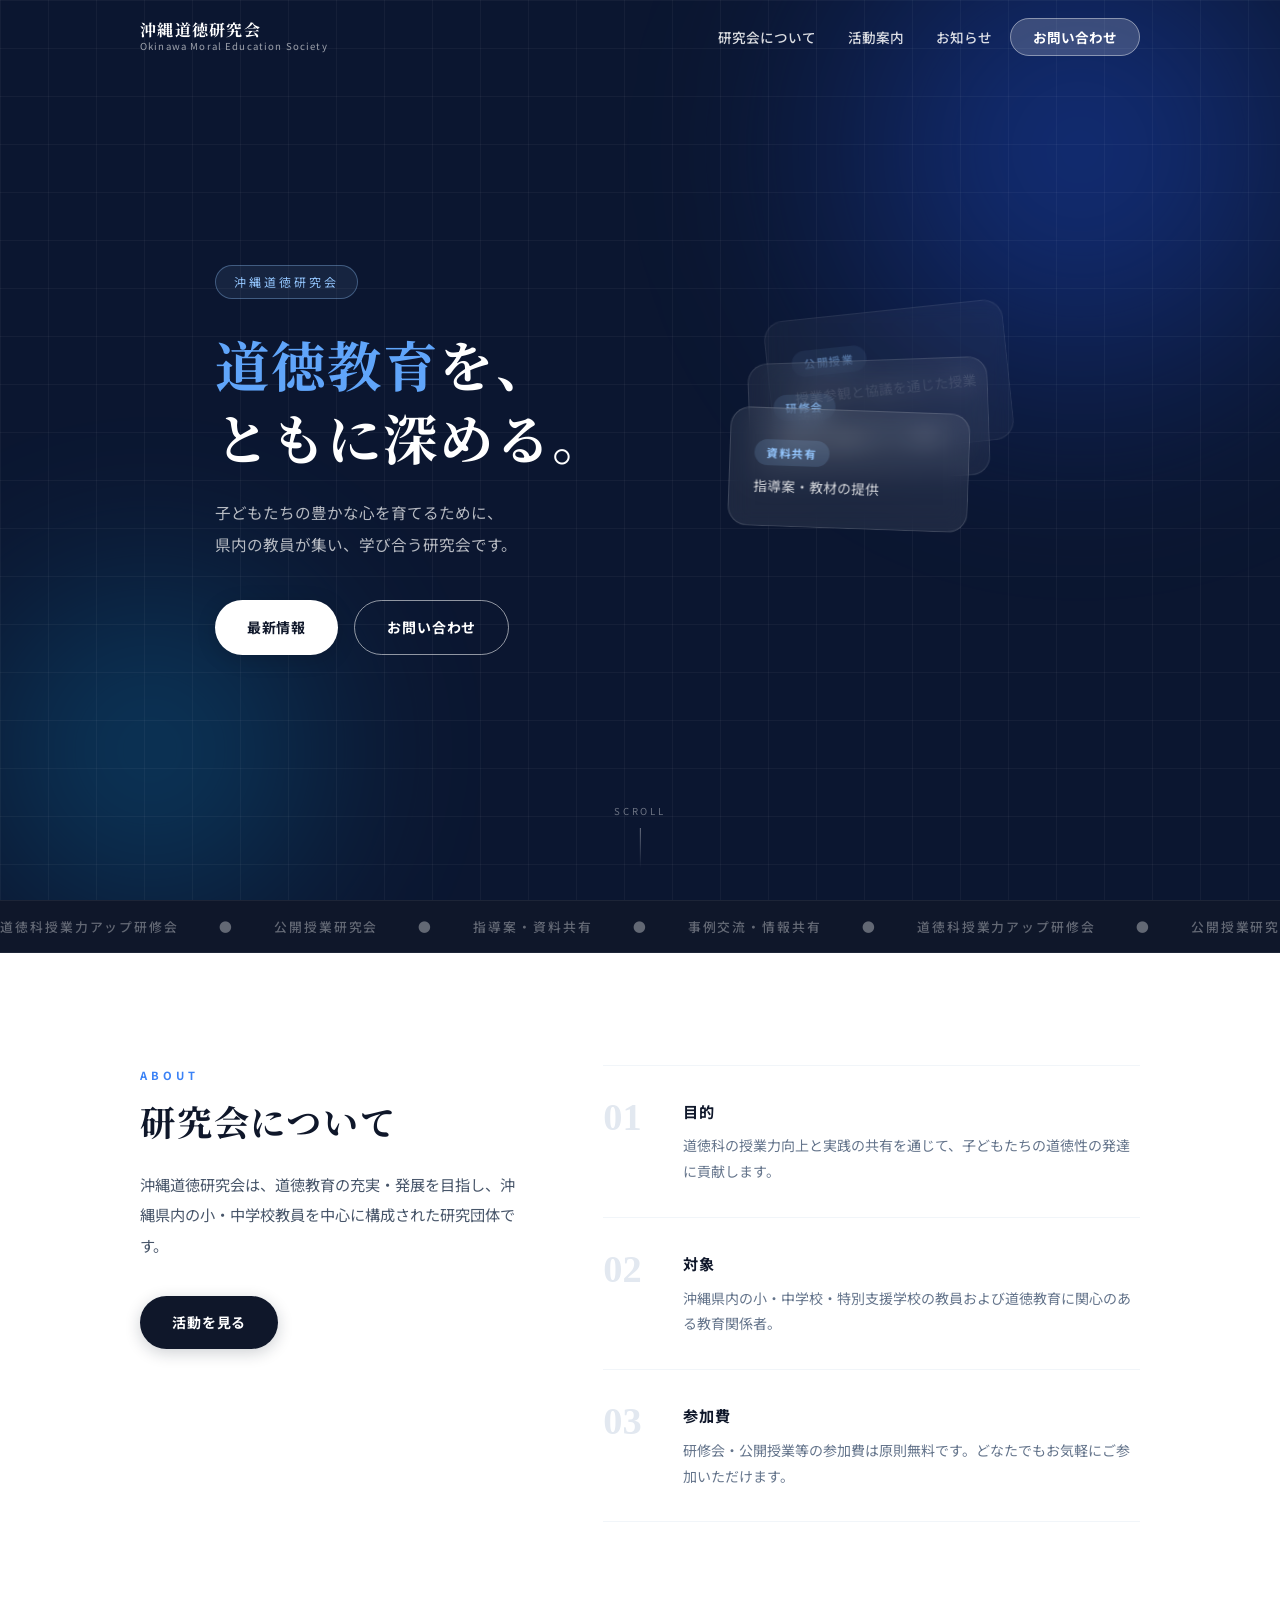
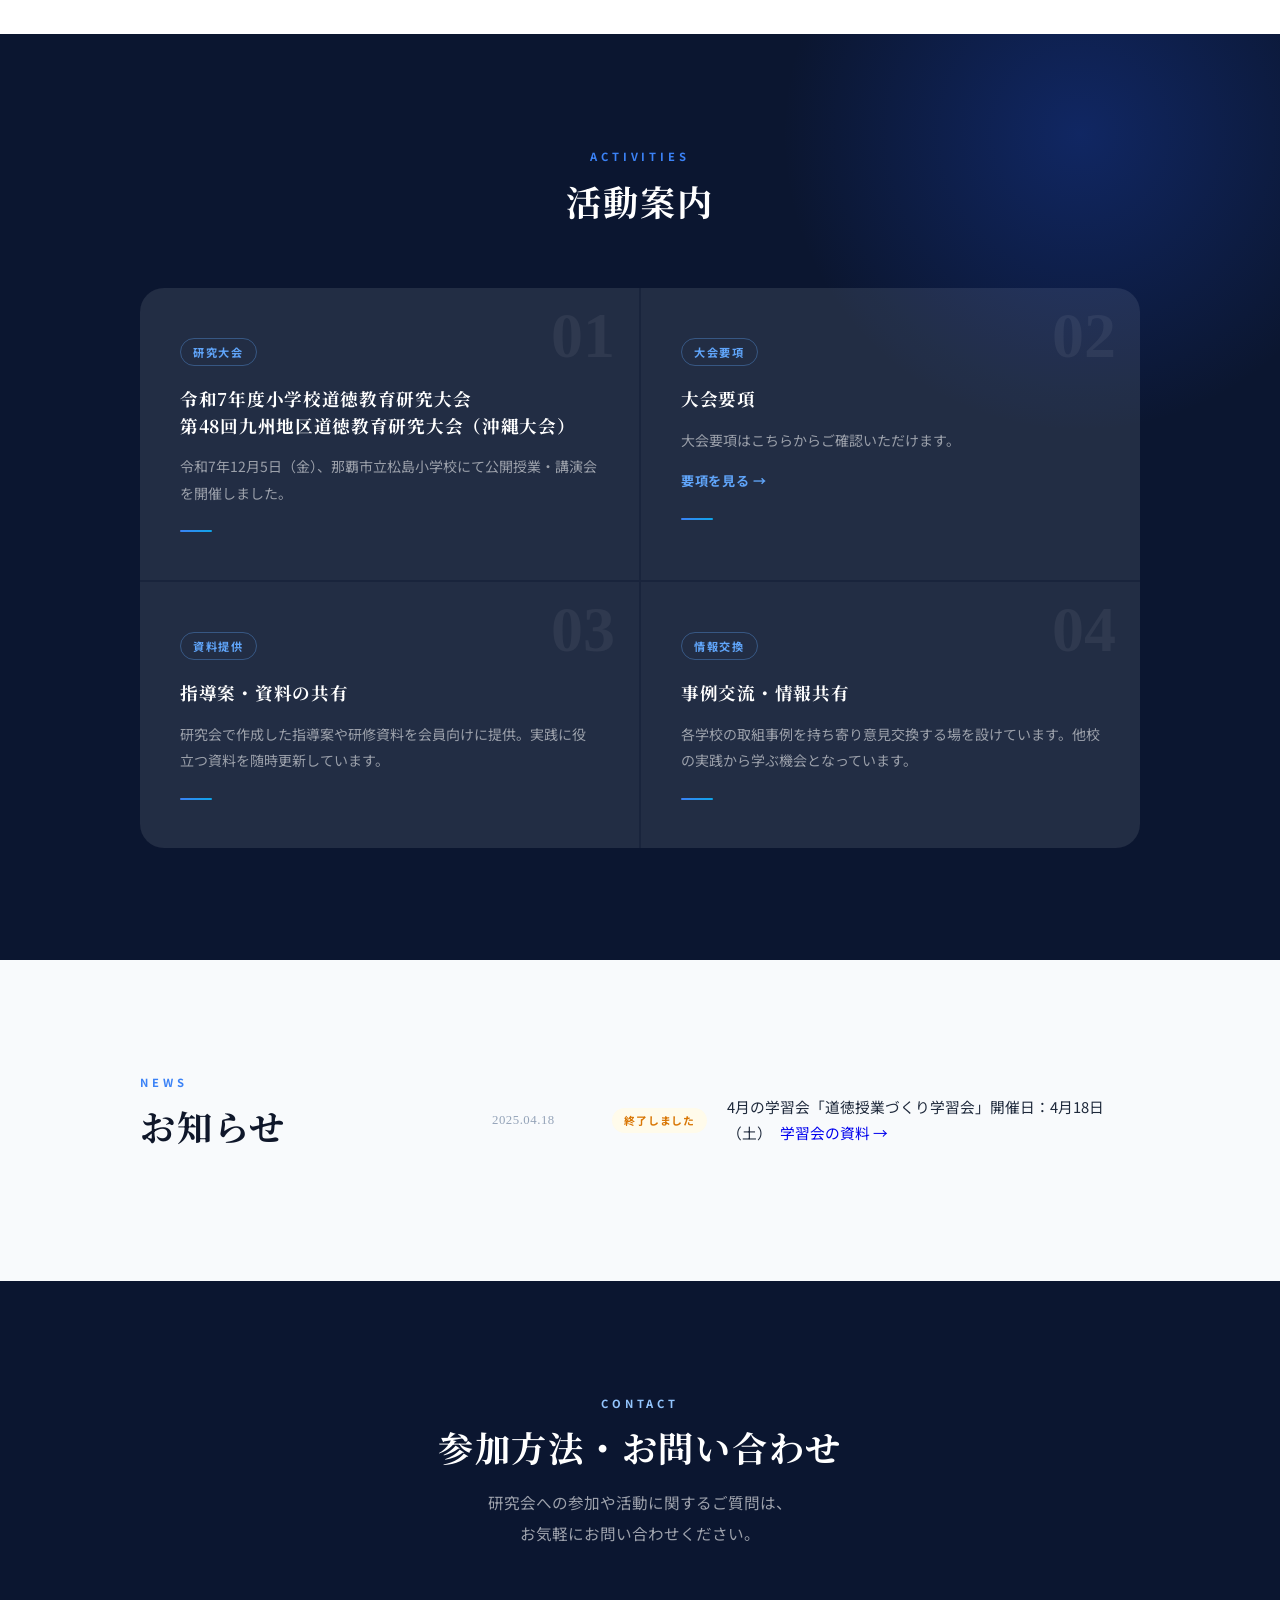
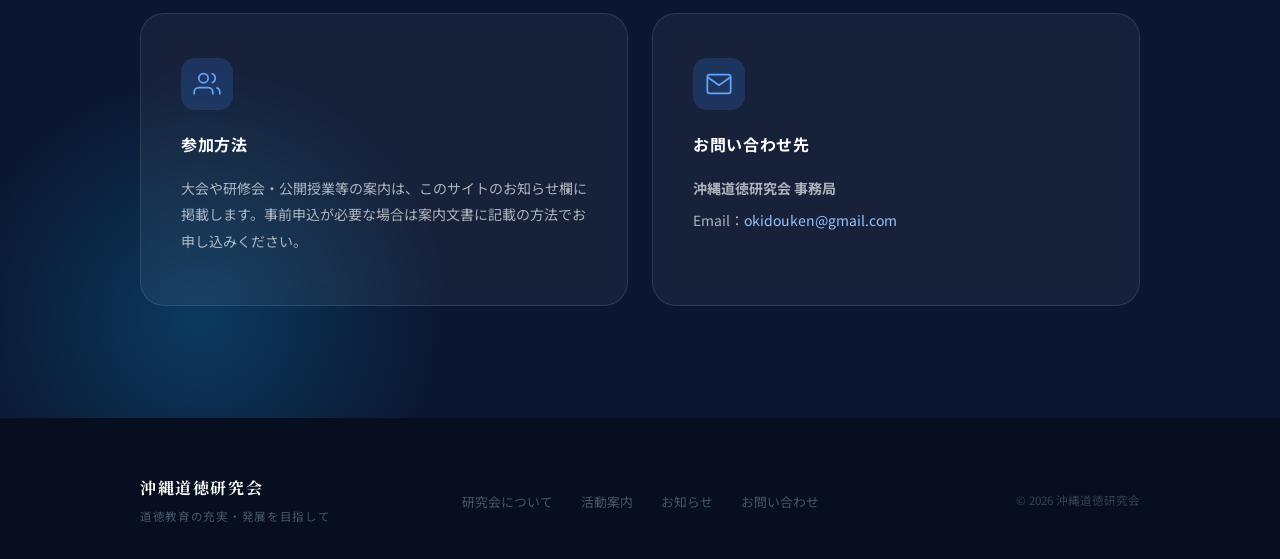
==== commit 8a4821c1: "お知らせのタグを終了しましたに変更、リンクを学習会資料に更新" ====
--- a/index.html
+++ b/index.html
@@ -50,7 +50,7 @@
           </h1>
           <p class="hero__desc">子どもたちの豊かな心を育てるために、<br>県内の教員が集い、学び合う研究会です。</p>
           <div class="hero__btns">
-            <a href="https://drive.google.com/file/d/1mpzbVzRckwYFkbfp8u4Qb8be_-1UWp3W/view?usp=drive_link" target="_blank" rel="noopener noreferrer" class="btn btn--white">最新情報</a>
+            <a href="#news" class="btn btn--white">最新情報</a>
             <a href="#contact" class="btn btn--outline">お問い合わせ</a>
           </div>
         </div>
@@ -188,8 +188,8 @@
           <ul class="news__list">
             <li class="news__item">
               <time class="news__date" datetime="2025-04-18">2025.04.18</time>
-              <span class="tag tag--green">申込受付中</span>
-              <p class="news__text">4月の学習会「道徳授業づくり学習会」申し込み受付中。開催日：4月18日（土）　<a href="https://drive.google.com/file/d/1mpzbVzRckwYFkbfp8u4Qb8be_-1UWp3W/view?usp=drive_link" target="_blank" rel="noopener noreferrer">案内・申込はこちら →</a></p>
+              <span class="tag tag--amber">終了しました</span>
+              <p class="news__text">4月の学習会「道徳授業づくり学習会」開催日：4月18日（土）　<a href="https://drive.google.com/drive/folders/1cPJ84B9eItEDcT43PMzth0sBB7QCTYvP?usp=sharing" target="_blank" rel="noopener noreferrer">学習会の資料 →</a></p>
             </li>
           </ul>
         </div>
